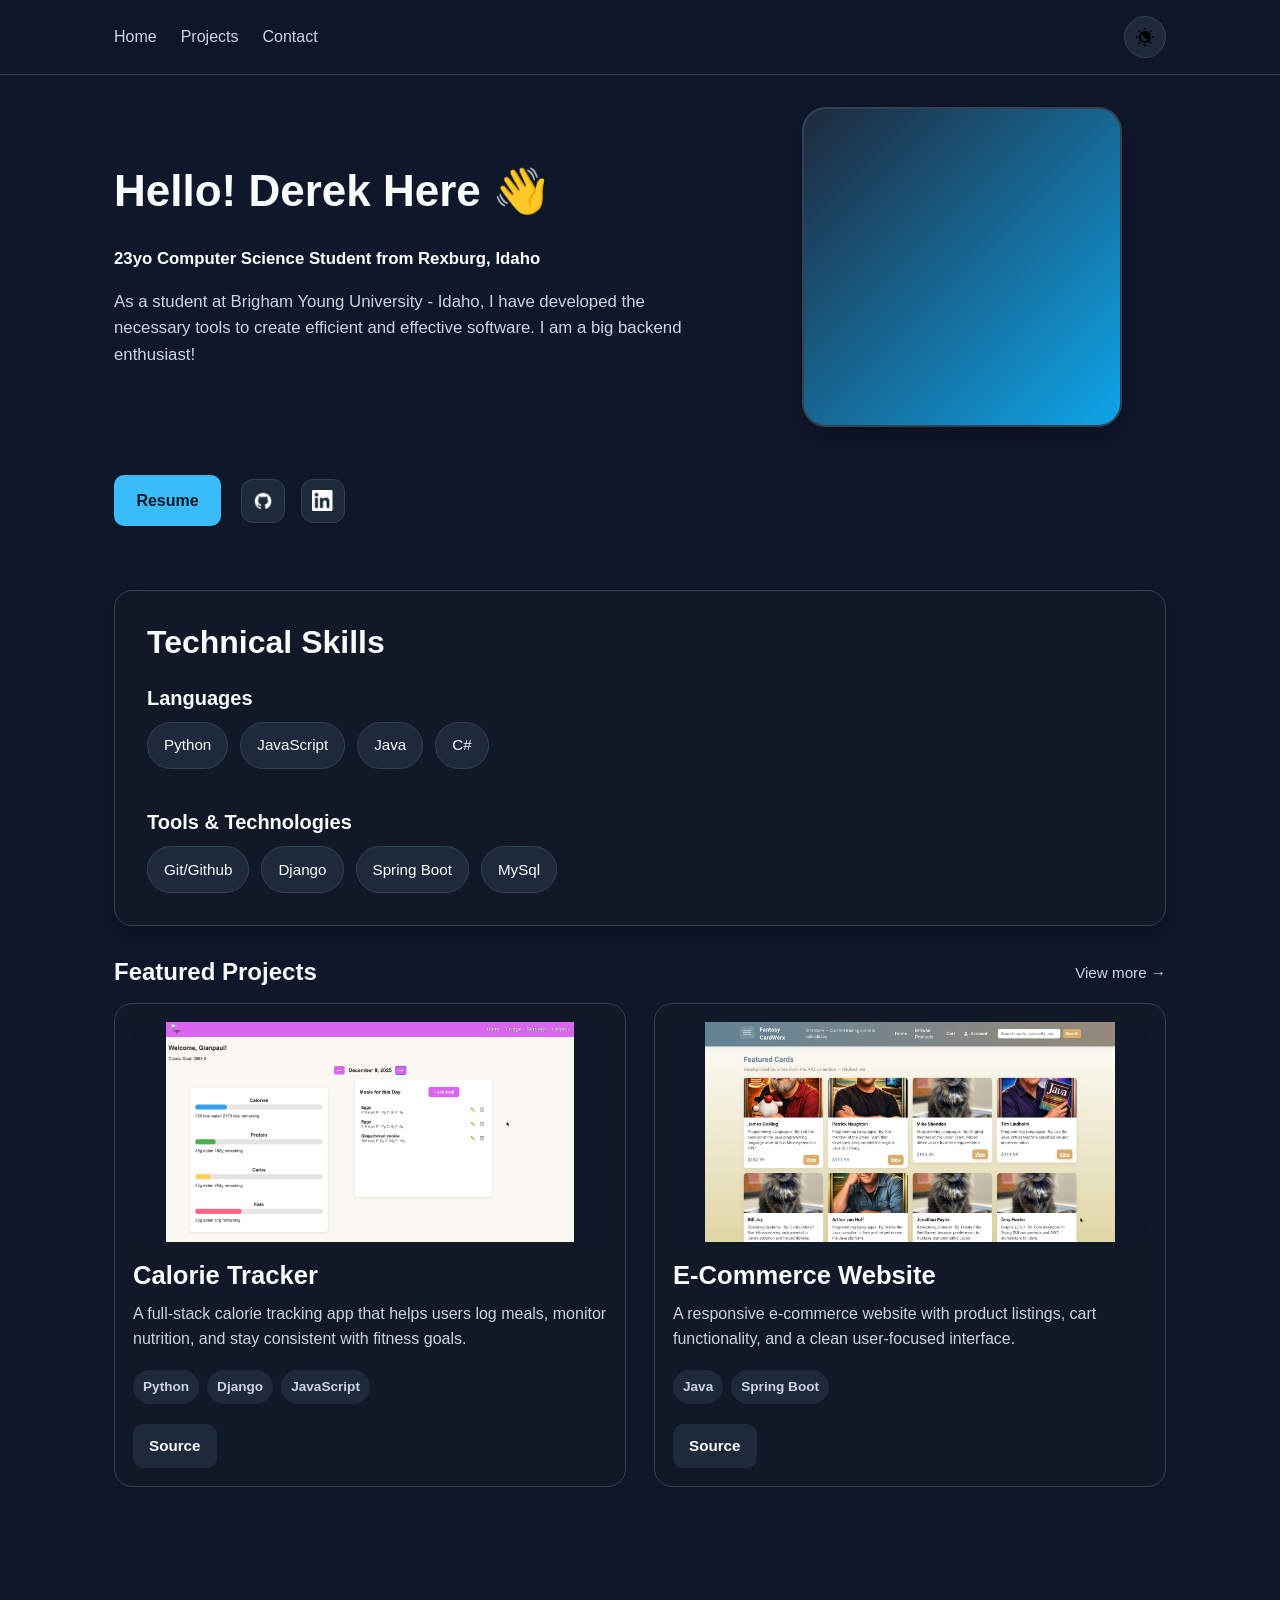
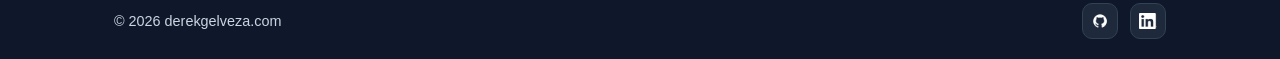
==== index.html @ 05a5658f "webiste finished" ====
<!DOCTYPE html>
<html lang="en">
<head>
    <meta charset="UTF-8">
    <meta name="viewport" content="width=device-width, initial-scale=1.0">
    <title>Derek's Portfolio</title>
    <link rel="stylesheet" href="styles.css">
</head>
<body>
    <header>
        <div class="header-container">
            <nav class="nav">
                <ul>
                    <li class="link"><a href="index.html">Home</a></li>
                    <li class="link"><a href="projects.html">Projects</a></li>
                    <li class="link"><a href="contact.html">Contact</a></li>
                </ul>
                <div id="mode-icon">
                    <button>
                        <img src="icons/night-mode.png" alt="Toggle light/dark mode">
                    </button>
                </div>
            </nav>
        </div>
    </header>
    
    <main>
        <section>
            <div class="about-me">
                <h1>Hello! Derek Here 👋</h1>
                <p id="location-ocupation-tag">
                    23yo Computer Science Student from Rexburg, Idaho
                </p>
                <p id="about-me-text">
                    As a student at Brigham Young University - Idaho, I have developed the necessary tools to 
                    create efficient and effective software. I am a big backend enthusiast!
                </p>
            </div>
            <div class="port-img">

            </div>
            <section class="media-and-resume">
                <a href="document/Derek Gelvez Resume .pdf" target="_blank">
                    <button>
                        Resume
                    </button>
                </a>
                <section class="social-media-icons">
                    <a href="https://github.com/derekgelveza" target="_blank">
                        <img src="icons/GitHub_Invertocat_White_Clearspace.png" alt="Github Icon">
                    </a>
                    <a href="https://www.linkedin.com/in/derekgelveza/" target="_blank">
                        <img src="icons/InBug-White.png" alt="LinkedIn Icon">
                    </a>
                </section>
            </section>
        </section>

            <section class="technical-skills-container">
                <h2>Technical Skills</h2>
                <div class="languages-container">
                    <h3>Languages</h3>
                    <ul>
                        <li class="list-item">Python</li>
                        <li class="list-item">JavaScript</li>
                        <li class="list-item">Java</li>
                        <li class="list-item">C#</li>
                    </ul>
                    <br>
                    <div class="frameworks-container">
                        <h3>Tools & Technologies</h3>
                        <ul>
                            <li class="list-item">Git/Github</li>
                            <li class="list-item">Django</li>
                            <li class="list-item">Spring Boot</li>
                            <li class="list-item">MySql</li>
                        </ul>
                    </div>
                </div>
            </section>


        <div class="heading">
            <h3>Featured Projects</h3>
            <a href="projects.html" class="link-for-projects">View more &rarr;</a>
        </div>

        <section class="projects-grid">

            <!-- Project Card 1 -->
            <div class="project-card">
                <div class="project-img">
                    <img src="images/Project1.png" alt="Project 1 Preview">
                </div>

                <div class="project-info">
                    <h3>Calorie Tracker</h3>
                    <p>
                        A full-stack calorie tracking app that helps users log meals,
                        monitor nutrition, and stay consistent with fitness goals.
                    </p>
                </div>

                <div class="project-lang">
                    <span class="lang">Python</span>
                    <span class="lang">Django</span>
                    <span class="lang">JavaScript</span>
                </div>

                <div class="project-links">
                    <a href="https://github.com/derekgelveza/NutrtionApp" class="project-btn" target="_blank">Source</a>
                </div>
            </div>

            <!-- Project Card 2 -->
            <div class="project-card">
                <div class="project-img">
                     <img src="images/E-commerce Java.jpg" alt="Project 2 Preview">
                </div>

                <div class="project-info">
                    <h3>E-Commerce Website</h3>
                    <p>
                        A responsive e-commerce website with product listings, cart
                        functionality, and a clean user-focused interface.
                    </p>
                </div>

                <div class="project-lang">
                    <span class="lang">Java</span>
                    <span class="lang">Spring Boot</span>
                </div>

                <div class="project-links">
                    <a href="https://github.com/derekgelveza/apj-storefront" class="project-btn" target="_blank">Source</a>
                </div>
            </div>

        </section>

        </section>
    </main>

    <footer>
        <div class="footer-container">
            <span>&copy; 2026 derekgelveza.com</span>
            <div class="footer-icons">
                <a href="https://github.com/derekgelveza" target="_blank">
                    <img src="icons/GitHub_Invertocat_White_Clearspace.png" alt="GitHub" class="footer-icon-img">
                </a>
                <a href="https://www.linkedin.com/in/derekgelveza/" target="_blank">
                    <img src="icons/InBug-White.png" alt="LinkedIn" class="footer-icon-img">
                </a>
            </div>
        </div>
    </footer>
    <script src="home.js"></script>
</body>
</html>
---- styles.css ----
/* =========================
   RESET
========================= */
* {
    margin: 0;
    padding: 0;
    box-sizing: border-box;
}

img {
    display: block;
    max-width: 100%;
}

button {
    font: inherit;
    border: none;
    cursor: pointer;
}

a {
    text-decoration: none;
    color: inherit;
}

ul {
    list-style: none;
}

/* =========================
   ROOT VARIABLES
========================= */
:root {
    --bg: #0f172a;
    --bg-secondary: #111827;
    --card: #1e293b;
    --card-hover: #334155;
    --text: #f8fafc;
    --text-secondary: #cbd5e1;
    --accent: #38bdf8;
    --accent-hover: #0ea5e9;
    --border: #334155;
    --tag-bg: #1e3a8a;
    --tag-text: #dbeafe;
    --shadow: 0 10px 30px rgba(0, 0, 0, 0.25);
}

/* =========================
   BODY
========================= */
body {
    font-family: Arial, Helvetica, sans-serif;
    background-color: var(--bg);
    color: var(--text);
    line-height: 1.6;
}

/* =========================
   GLOBAL LAYOUT
========================= */
main {
    max-width: 1100px;
    margin: 0 auto;
    padding: 2rem 1.5rem 4rem;
}

section {
    margin-bottom: 2rem;
}

h1, h2, h3 {
    line-height: 1.2;
}

h1 {
    font-size: 2.75rem;
    margin-bottom: 0.75rem;
}

h2 {
    font-size: 2rem;
    margin-bottom: 1.5rem;
}

h3 {
    font-size: 1.25rem;
    margin-bottom: 0.75rem;
}

/* =========================
   HEADER / NAV
========================= */
header {
    position: sticky;
    top: 0;
    z-index: 100;
    background-color: rgba(15, 23, 42, 0.9);
    backdrop-filter: blur(8px);
    border-bottom: 1px solid var(--border);
}

.header-container {
    max-width: 1100px;
    margin: 0 auto;
    padding: 1rem 1.5rem;
}

.nav {
    display: flex;
    justify-content: space-between;
    align-items: center;
}

.nav ul {
    display: flex;
    gap: 1.5rem;
    align-items: center;
}

.link a {
    color: var(--text-secondary);
    font-weight: 500;
    transition: color 0.3s ease;
}

.link a:hover {
    color: var(--accent);
}

/* Mode icon */
#mode-icon button {
    width: 42px;
    height: 42px;
    border-radius: 50%;
    background-color: var(--card);
    border: 1px solid var(--border);
    display: grid;
    place-items: center;
    transition: background-color 0.3s ease, transform 0.2s ease;
}

#mode-icon button:hover {
    background-color: var(--card-hover);
    transform: scale(1.05);
}

#mode-icon button img {
    width: 22px;
    height: 22px;
    object-fit: contain;
}

/* =========================
   HERO / ABOUT SECTION
========================= */
main > section:first-of-type:not(.projects-grid):not(.contact-section) {
    display: grid;
    grid-template-columns: 1.5fr 1fr;
    gap: 2rem;
    align-items: center;
}

.about-me {
    display: flex;
    flex-direction: column;
    gap: 1rem;
}

#location-ocupation-tag {
    color: white;
    font-weight: 600;
    font-size: 1.05rem;
}

#about-me-text {
    color: var(--text-secondary);
    max-width: 600px;
    font-size: 1.05rem;
}

/* Profile image placeholder */
.port-img {
    width: 100%;
    max-width: 320px;
    height: 320px;
    margin: 0 auto;
    border-radius: 24px;
    background: linear-gradient(135deg, #1e293b, #0ea5e9);
    box-shadow: var(--shadow);
    border: 2px solid var(--border);
}

/* =========================
   RESUME / SOCIAL
========================= */
.media-and-resume {
    grid-column: 1 / -1;
    display: flex;
    align-items: center;
    gap: 1.25rem;
    margin-top: 1rem;
}

.media-and-resume > a {
    display: flex;
    align-items: center;
}

.media-and-resume button {
    background-color: var(--accent);
    color: var(--bg);
    padding: 0.8rem 1.4rem;
    border-radius: 10px;
    font-weight: 700;
    transition: background-color 0.3s ease, transform 0.2s ease;
}

.media-and-resume button:hover {
    background-color: var(--accent-hover);
    transform: translateY(-2px);
}

.social-media-icons {
    display: flex;
    gap: 1rem;
    align-items: center;
    margin: 0;
}

.social-media-icons a {
    width: 44px;
    height: 44px;
    display: grid;
    place-items: center;
    background-color: var(--card);
    border: 1px solid var(--border);
    border-radius: 12px;
    transition: background-color 0.3s ease, transform 0.2s ease;
}

.social-media-icons a:hover {
    background-color: var(--card-hover);
    transform: translateY(-2px);
}

.social-media-icons img {
    width: 22px;
    height: 22px;
    object-fit: contain;
}

/* =========================
   TECHNICAL SKILLS
========================= */
.technical-skills-container {
    background-color: var(--bg-secondary);
    border: 1px solid var(--border);
    border-radius: 18px;
    padding: 2rem;
    box-shadow: var(--shadow);
}

.languages-container,
.frameworks-container {
    margin-top: 1rem;
}

.languages-container ul,
.frameworks-container ul {
    display: flex;
    flex-wrap: wrap;
    gap: 0.75rem;
}

.list-item {
    background-color: var(--card);
    color: var(--text);
    border: 1px solid var(--border);
    padding: 0.65rem 1rem;
    border-radius: 999px;
    font-size: 0.95rem;
    transition: background-color 0.3s ease, transform 0.2s ease;
}

.list-item:hover {
    background-color: var(--card-hover);
    transform: translateY(-2px);
}

/* =========================
   FEATURED PROJECTS
========================= */

.featured-projects-container {
    max-width: 1100px;
    margin: 80px auto;
    padding: 0 20px;
}

.heading {
    display: flex;
    justify-content: space-between;
    align-items: center;
    margin-bottom: 1rem;
}

.heading h3 {
    font-size: 1.5rem;
    font-weight: 700;
    color: var(--text);
    margin: 0;
}

.link-for-projects {
    color: var(--text-secondary);
    font-size: 0.95rem;
    font-weight: 500;
    transition: color 0.3s ease;
}

.link-for-projects:hover {
    color: var(--accent);
}

.projects-grid {
    display: grid;
    grid-template-columns: repeat(2, 1fr);
    gap: 28px;
}

.project-card {
    background:var(--bg-secondary);
    border: 1px solid var(--border);
    border-radius: 18px;
    padding: 18px;
    box-shadow: 0 4px 14px rgba(0, 0, 0, 0.04);
    transition: transform 0.25s ease, box-shadow 0.25s ease;
}

.project-card:hover {
    transform: translateY(-4px);
    box-shadow: 0 10px 24px rgba(0, 0, 0, 0.08);
}

.project-img {
    width: 100%;
    height: 220px;
    border-radius: 12px;
    overflow: hidden;
    background: var(--bg);
    margin-bottom: 18px;
}

.project-img a {
    display: block;
    width: 100%;
    height: 100%;
}

.project-img img {
    width: 100%;
    height: 100%;
    object-fit: contain;
    display: block;
}

.project-info h3 {
    font-size: 1.6rem;
    margin: 0 0 10px;
    color: var(--text);
}

.project-info p {
    font-size: 1rem;
    line-height: 1.6;
    color: var(--text-secondary);
    margin: 0 0 18px;
}

.project-lang {
    display: flex;
    flex-wrap: wrap;
    gap: 8px;
    margin-bottom: 20px;
}

.lang {
    background: var(--card);
    color: var(--text-secondary);
    font-size: 0.85rem;
    font-weight: 600;
    padding: 6px 10px;
    border-radius: 999px;
}

.project-links {
    display: flex;
    gap: 12px;
    flex-wrap: wrap;
}

.project-btn {
    text-decoration: none;
    background: var(--card);
    color: var(--text);
    padding: 10px 16px;
    border-radius: 10px;
    font-size: 0.95rem;
    font-weight: 600;
    transition: background 0.3s ease;
}

.project-btn:hover {
    background: var(--card-hover);
}

/* =========================
   RESPONSIVE
========================= */

@media (max-width: 900px) {
    .projects-grid {
        grid-template-columns: 1fr;
    }

    .heading h2 {
        font-size: 2rem;
    }

    .project-img {
        height: 200px;
    }
}

/* =========================
   BETTER PROJECT GROUPING (VISUAL SPACING)
========================= */
.projects-grid > .project-lang:last-child {
    margin-bottom: 0;
}

/* =========================
   RESPONSIVE
========================= */
@media (max-width: 900px) {
    main > section:first-of-type:not(.projects-grid):not(.contact-section) {
        grid-template-columns: 1fr;
        text-align: left;
    }

    .port-img {
        max-width: 260px;
        height: 260px;
    }

    .media-and-resume {
        flex-wrap: wrap;
    }
}

@media (max-width: 600px) {
    .nav {
        flex-direction: column;
        gap: 1rem;
        align-items: flex-start;
    }

    .nav ul {
        flex-wrap: wrap;
        gap: 1rem;
    }

    h1 {
        font-size: 2.1rem;
    }

    h2 {
        font-size: 1.6rem;
    }

    main {
        padding: 1.5rem 1rem 3rem;
    }

    .technical-skills-container,
    .project-info,
    .project-lang {
        padding-left: 1rem;
        padding-right: 1rem;
    }

    .heading {
        flex-direction: column;
        align-items: flex-start;
    }
}

/* =========================
   LIGHT MODE
========================= */
body.light-mode {
    --bg: #ffffff;
    --bg-secondary: #f3f4f6;
    --card: #e5e7eb;
    --card-hover: #d1d5db;
    --text: #111111;
    --text-secondary: #4b5563;
    --accent: #111111;
    --accent-hover: #374151;
    --border: #d1d5db;
    --tag-bg: #e5e7eb;
    --tag-text: #111111;
    --shadow: 0 10px 30px rgba(0, 0, 0, 0.08);
}

body.light-mode header {
    background-color: rgba(255, 255, 255, 0.9);
    border-bottom-color: var(--border);
}

body.light-mode #location-ocupation-tag {
    color: black;
}

/* =========================
   FOOTER
========================= */
footer {
    border-top: none;
    background-color: none;
}

.footer-container {
    max-width: 1100px;
    margin: 0 auto;
    padding: 1.25rem 1.5rem;
    display: flex;
    justify-content: space-between;
    align-items: center;
}

footer span {
    color: var(--text-secondary);
    font-size: 0.9rem;
}

.footer-icons {
    display: flex;
    gap: 0.75rem;
    align-items: center;
}

.footer-icons a {
    width: 36px;
    height: 36px;
    display: grid;
    place-items: center;
    background-color: var(--card);
    border: 1px solid var(--border);
    border-radius: 10px;
    transition: background-color 0.3s ease, transform 0.2s ease;
}

.footer-icons a:hover {
    background-color: var(--card-hover);
    transform: translateY(-2px);
}

.footer-icon-img {
    width: 18px;
    height: 18px;
    object-fit: contain;
}

/* =========================
   CONTACT PAGE
========================= */
.contact-main {
    max-width: 720px;
}

.contact-section h1 {
    font-size: 3.5rem;
    font-weight: 900;
    font-family: Georgia, 'Times New Roman', serif;
    letter-spacing: -0.02em;
    margin-bottom: 2rem;
    color: var(--text);
}

.contact-form {
    display: flex;
    flex-direction: column;
    gap: 1rem;
}

.input-row {
    display: grid;
    grid-template-columns: 1fr 1fr;
    gap: 1rem;
}

.contact-form input,
.contact-form textarea {
    width: 100%;
    background-color: var(--card);
    border: 1px solid var(--border);
    border-radius: 10px;
    padding: 0.85rem 1rem;
    color: var(--text);
    font: inherit;
    font-size: 0.95rem;
    outline: none;
    transition: border-color 0.2s ease;
}

.contact-form input::placeholder,
.contact-form textarea::placeholder {
    color: var(--text-secondary);
}

.contact-form input:focus,
.contact-form textarea:focus {
    border-color: var(--accent);
}

.contact-form textarea {
    resize: vertical;
    min-height: 140px;
}

.send-btn {
    width: 100%;
    background-color: var(--text);
    color: var(--bg);
    padding: 1rem;
    border-radius: 10px;
    font-size: 1rem;
    font-weight: 700;
    display: flex;
    align-items: center;
    justify-content: center;
    gap: 0.5rem;
    transition: opacity 0.2s ease, transform 0.2s ease;
}

.send-btn:hover {
    opacity: 0.88;
    transform: translateY(-1px);
}

.privacy-text {
    font-size: 0.85rem;
    color: var(--text-secondary);
}

.privacy-text a {
    font-weight: 600;
    text-decoration: underline;
    text-underline-offset: 2px;
}

.form-status {
    font-size: 0.9rem;
    min-height: 1.2em;
}

.form-status--success {
    color: #4ade80;
}

.form-status--error {
    color: #f87171;
}

.send-btn:disabled {
    opacity: 0.6;
    cursor: not-allowed;
    transform: none;
}

@media (max-width: 600px) {
    .input-row {
        grid-template-columns: 1fr;
    }

    .contact-section h1 {
        font-size: 2.5rem;
    }
}
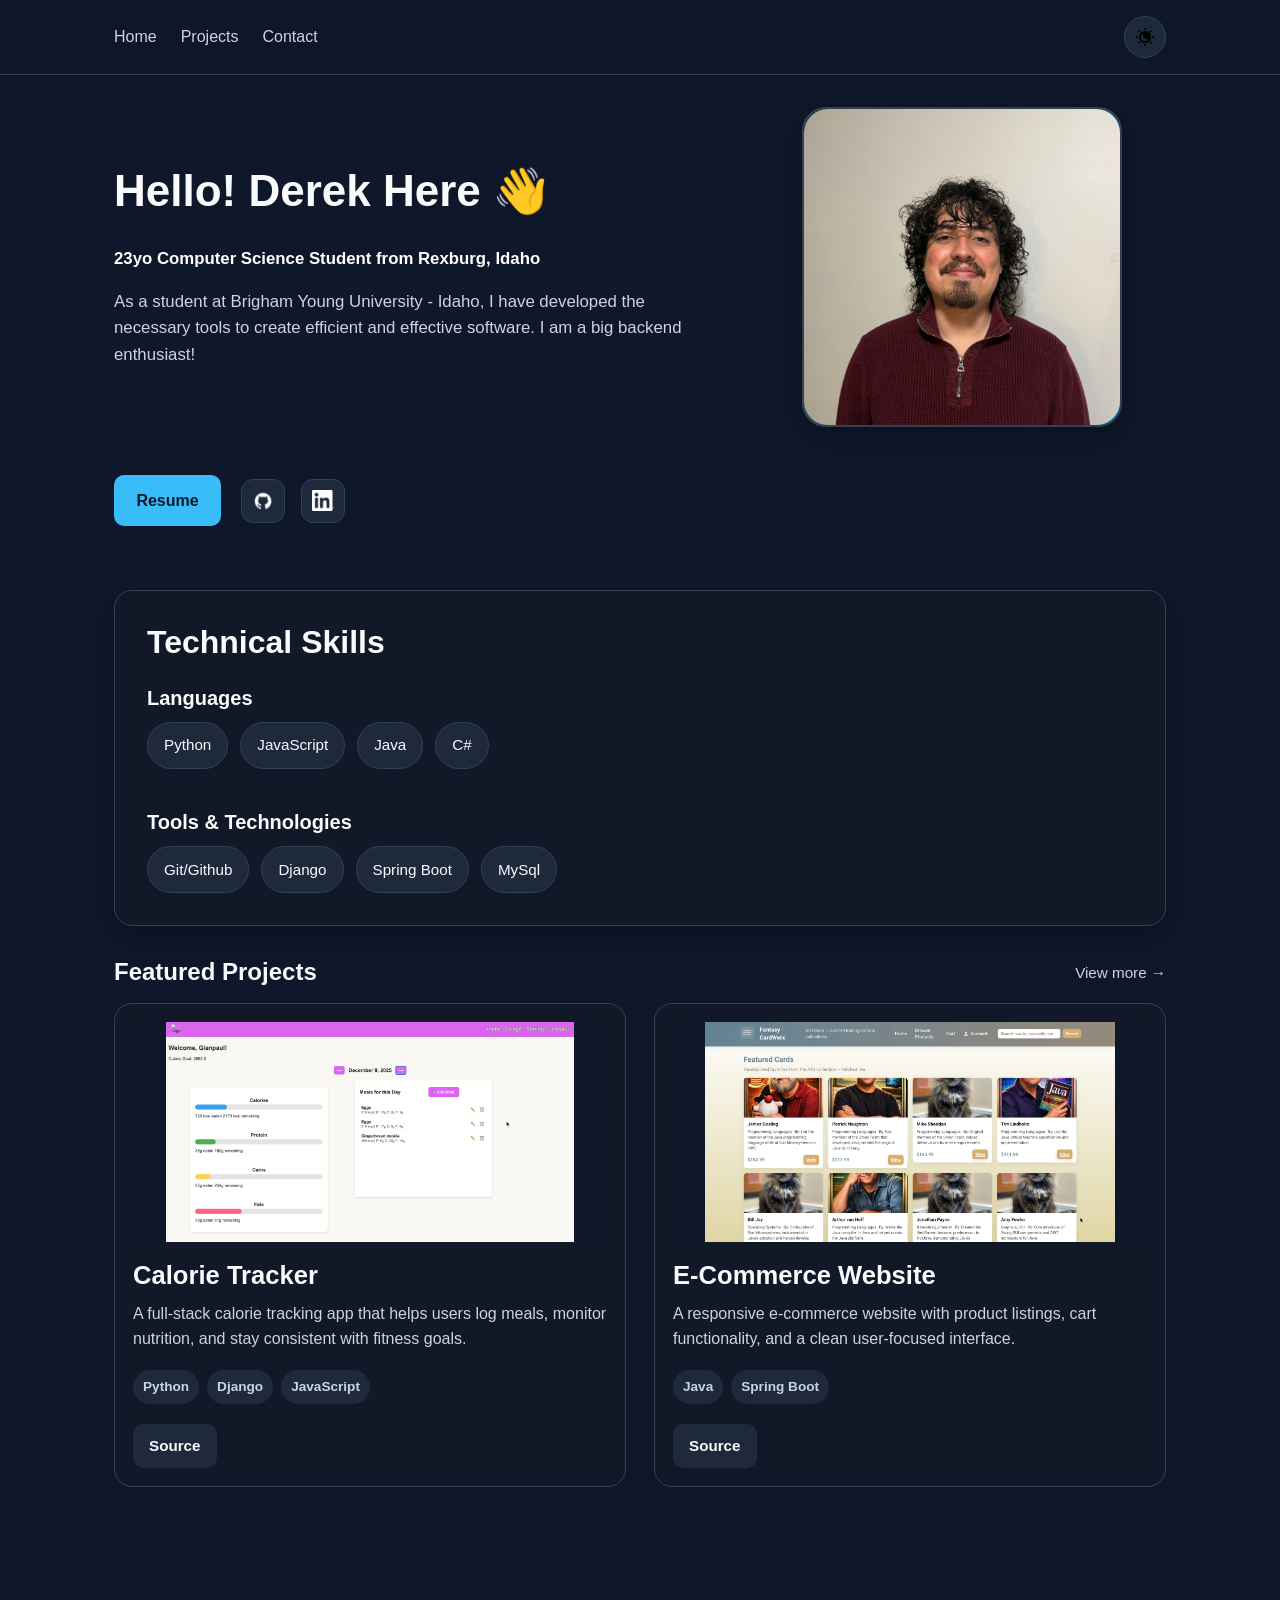
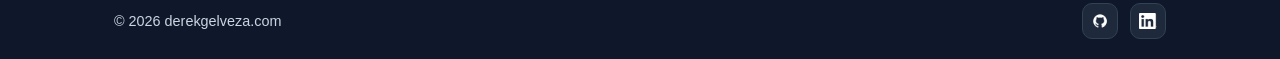
==== commit f49447e0: "added portfolio img" ====
--- a/index.html
+++ b/index.html
@@ -37,7 +37,7 @@
                 </p>
             </div>
             <div class="port-img">
-
+                <img src="images/Portfolio-img.jpg" alt="Derek's Portfolio Image">
             </div>
             <section class="media-and-resume">
                 <a href="document/Derek Gelvez Resume .pdf" target="_blank">
--- a/styles.css
+++ b/styles.css
@@ -190,6 +190,13 @@
     border: 2px solid var(--border);
 }
 
+.port-img img{
+  width: 100%;
+  height: 100%;
+  object-fit: cover;
+  border-radius: 24px;
+}
+
 /* =========================
    RESUME / SOCIAL
 ========================= */
